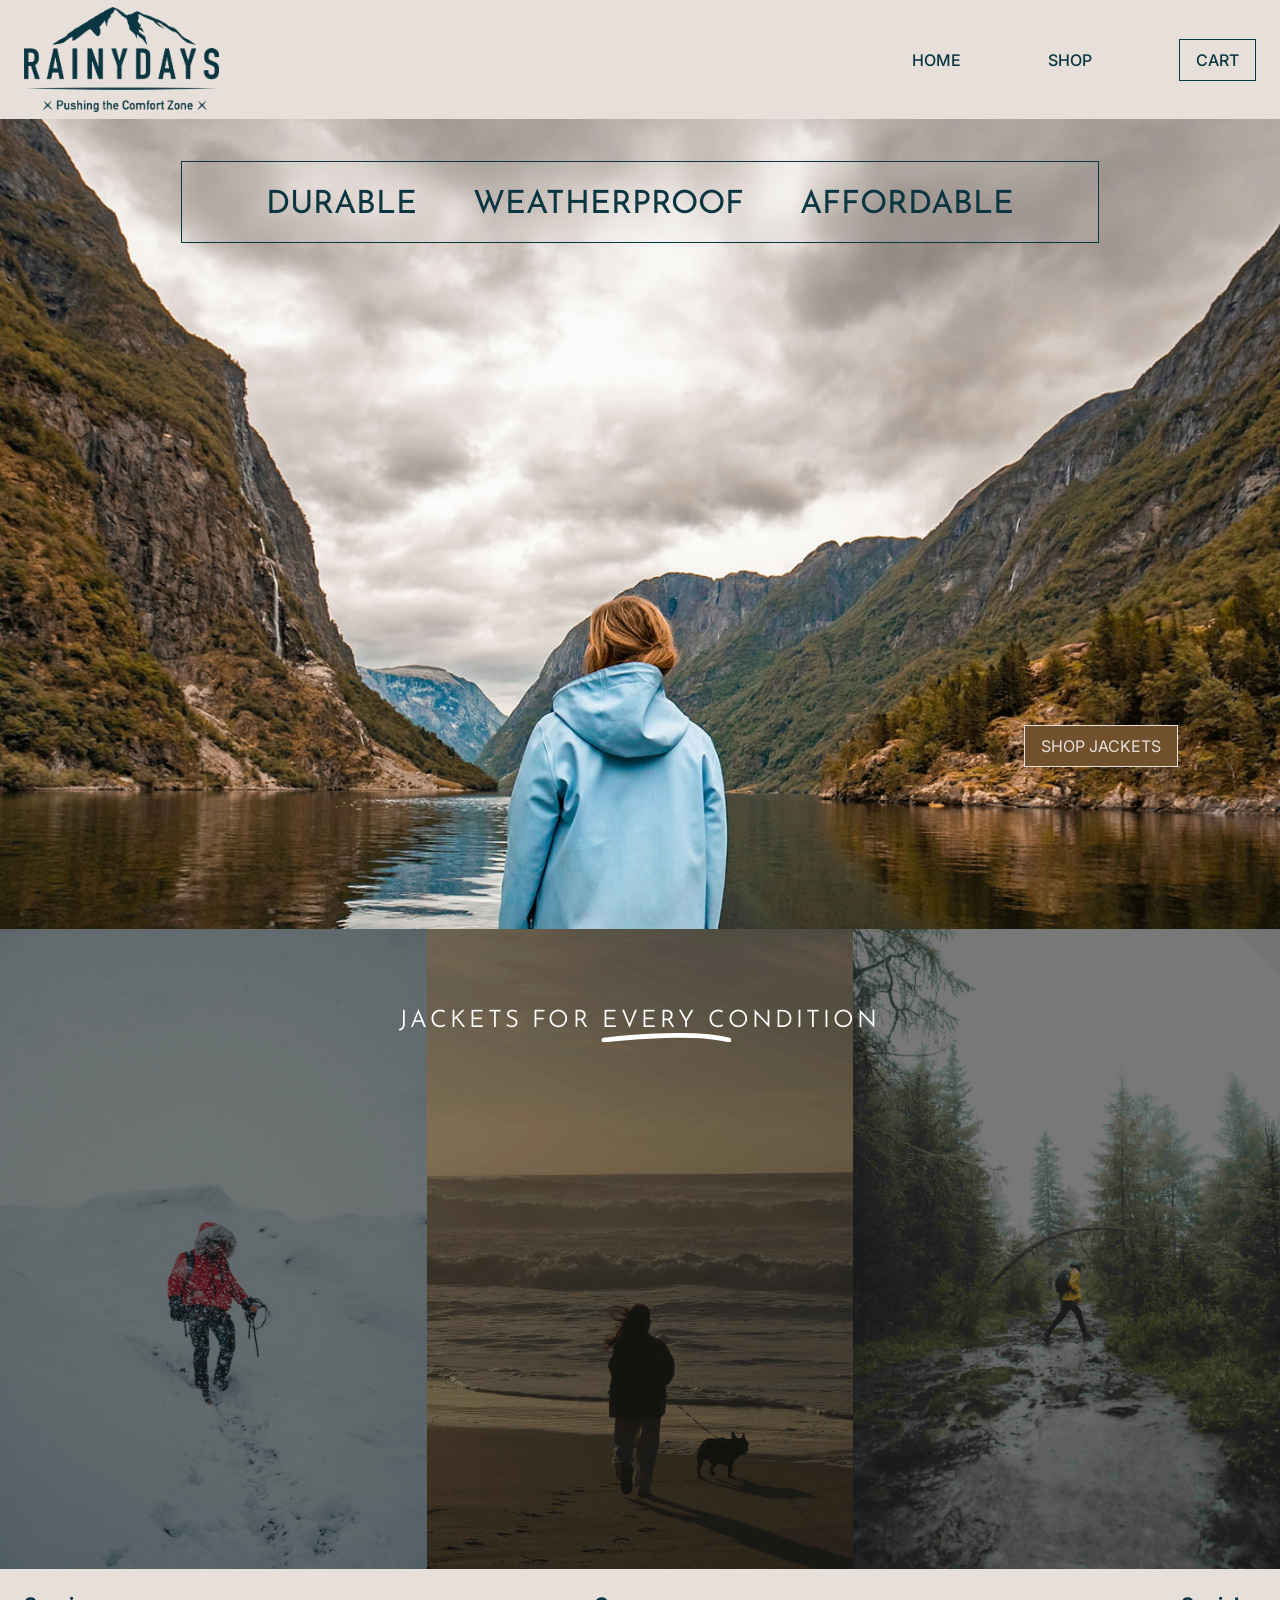
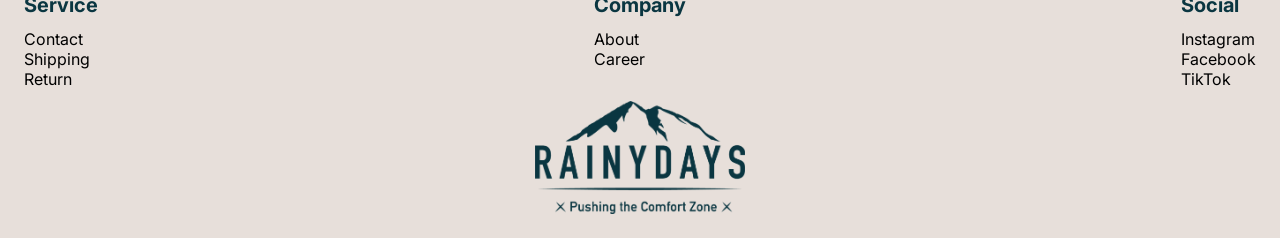
==== index.html @ cfcbf8db "adjusted second section and made footer" ====
<!doctype html>
<html>
	<meta
		name="description"
		content="Pushing the comfort zone with durable, weatherproof, and afforable outdoor jackets."
	/>
	<link rel="preconnect" href="https://fonts.googleapis.com" />
	<link rel="preconnect" href="https://fonts.gstatic.com" crossorigin />
	<link
		href="https://fonts.googleapis.com/css2?family=Inter:ital,opsz,wght@0,14..32,100..900;1,14..32,100..900&family=Josefin+Sans:ital,wght@0,100..700;1,100..700&display=swap"
		rel="stylesheet"
	/>
	<link rel="stylesheet" href="theme.css" />
	<link rel="stylesheet" href="index.css" />
	<body>
		<nav>
			<img src="public/logo.png" />
			<ul class="list-reset">
				<li>
					<a href="/">Home</a>
				</li>
				<li>
					<a href="">Shop</a>
				</li>
				<li>
					<a href="" class="btn cart-btn">Cart</a>
				</li>
			</ul>
		</nav>
		<main>
			<section id="hero">
				<ul class="hero-box">
					<li>Durable</li>
					<li>Weatherproof</li>
					<li>Affordable</li>
				</ul>

				<a href="" class="btn">Shop Jackets</a>
			</section>
			<section class="gallery">
				<div class="headline">
					<h1>Jackets for every condition</h1>
					<svg class="decor-line" viewBox="0 0 276 20" fill="none" xmlns="http://www.w3.org/2000/svg">
						<path
							d="M5.00055 15.0004C65.2207 7.45413 202.729 -3.1106 271.001 15.0004"
							stroke="white"
							stroke-width="10"
							stroke-linecap="round"
						/>
					</svg>
				</div>

				<div class="gallery-images">
					<img src="public/snow.jpg" alt="" />
					<img src="public/beach.jpg" alt="" />
					<img src="public/forest.jpg" alt="" />
				</div>
			</section>
		</main>
		<footer>
			<div style="grid-area: links-a">
				<h3>Service</h3>
				<ul class="list-reset">
					<li>
						<a href="">Contact</a>
					</li>
					<li>
						<a href="">Shipping</a>
					</li>
					<li>
						<a href="">Return</a>
					</li>
				</ul>
			</div>
			<div style="grid-area: links-b">
				<div class="center">
					<h3>Company</h3>
					<ul class="list-reset">
						<li>
							<a href="">About</a>
						</li>
						<li>
							<a href="">Career</a>
						</li>
					</ul>
				</div>
			</div>
			<div style="grid-area: links-c">
				<h3>Social</h3>
				<ul class="list-reset">
					<li>
						<a href="">Instagram</a>
					</li>
					<li>
						<a href="">Facebook</a>
					</li>
					<li>
						<a href="">TikTok</a>
					</li>
				</ul>
			</div>
			<img src="public/logo.png" />
		</footer>
	</body>
</html>
---- theme.css ----
:root {
	--primary: #0a3641;
	--light-grey: #e7dfda;
	--dark-grey: #1a1919;
	--brown: #71512d;
	--dark-brown: #231a07;

	--font-header: "Josefin Sans", sans-serif;
	--font-body: "Inter", sans-serif;
}

html {
	font-family: var(--font-body);
	font-optical-sizing: auto;
	font-style: normal;
}

html,
body {
	margin: 0;
}

body {
	display: flex;
	flex-direction: column;
	min-height: 100vh;
}

main {
	flex-grow: 1;
}

h1,
h2,
h3,
h4,
h5,
h6 {
	font-family: var(--font-header);
	font-optical-sizing: auto;
	font-style: normal;
}

nav {
	padding: 7px 24px;
	background-color: var(--light-grey);
	display: flex;
	justify-content: space-between;
	align-items: center;
	text-transform: uppercase;
}

nav img {
	width: auto;
	height: 105px;
}

a {
	color: inherit;
	text-decoration: inherit;
}

.list-reset {
	list-style: none;
	margin: 0;
	padding-left: 0;
}

nav ul {
	display: flex;
	gap: 87px;
	color: var(--primary);
	font-weight: 500;
}

nav ul a:hover {
	text-decoration: underline;
}

.btn {
	padding: 10px 16px;
	border: 1px solid currentColor;
	text-transform: uppercase;
}

.btn:hover {
	transition: all 0.15s ease-in-out;
}

.cart-btn:hover {
	color: white;
	background-color: var(--primary);
	text-decoration: none;
}

.center {
	width: min-content;
	margin-left: auto;
	margin-right: auto;
}

footer {
	background-color: var(--light-grey);
	display: grid;
	gap: 12px;
	grid-template:
		"links-a links-b links-c"
		"logo logo logo";
	justify-content: space-between;
	padding: 24px;
}

footer h3 {
	margin-top: 0;
	margin-bottom: 12px;
	font-family: var(--font-body);
	font-size: 20px;
	font-weight: bold;
	color: var(--primary);
}

footer img {
	grid-area: logo;
	place-self: center;
	height: 113px;
}
---- index.css ----
#hero {
	background-image: url("public/hero.jpg");
	background-position: center;
	background-size: cover;
	height: 90vh;

	position: relative;
}

#hero .btn {
	position: absolute;
	bottom: 20%;
	right: 8%;
	color: var(--light-grey);
	background-color: var(--brown);
}

#hero .btn:hover {
	color: var(--brown);
	background-color: var(--light-grey);
}

.hero-box {
	list-style: none;
	padding: 0 84px;
	margin: 0;

	position: absolute;
	top: 42px;
	left: 50%;
	transform: translateX(-50%);
	height: 80px;

	color: var(--primary);
	border: 1px solid currentColor;

	display: flex;
	justify-content: space-around;
	align-items: center;
	gap: 56px;

	background-color: #ffffff10;
	backdrop-filter: blur(7px);
}

.hero-box li {
	padding-top: 0.2em; /* Fix text alignment */
	text-transform: uppercase;
	font-size: 2rem;
	font-family: "Josefin Sans";
}

.gallery {
	position: relative;
}

.gallery .headline {
	position: absolute;
	left: 50%;
	transform: translateX(-50%);
	margin-top: 80px;
	z-index: 10;
}

.headline h1 {
	white-space: nowrap;
	text-transform: uppercase;
	color: #ffffff;
	letter-spacing: 0.13em;
	font-weight: 350;
	margin: 0;
}

.gallery .decor-line {
	position: absolute;
	width: 130px;
	left: 42%;
}

.gallery-images {
	display: grid;
	height: 50vw;
	grid-auto-flow: column;
	grid-auto-rows: minmax(0, 1fr);
	grid-auto-columns: 1fr;
	background-color: rgba(0, 0, 0, 0.5);
}

.gallery-images img {
	display: block;
	width: 100%;
	height: 100%;
	object-fit: cover;
	object-position: bottom;
	mix-blend-mode: multiply;
	opacity: 0.9;
}
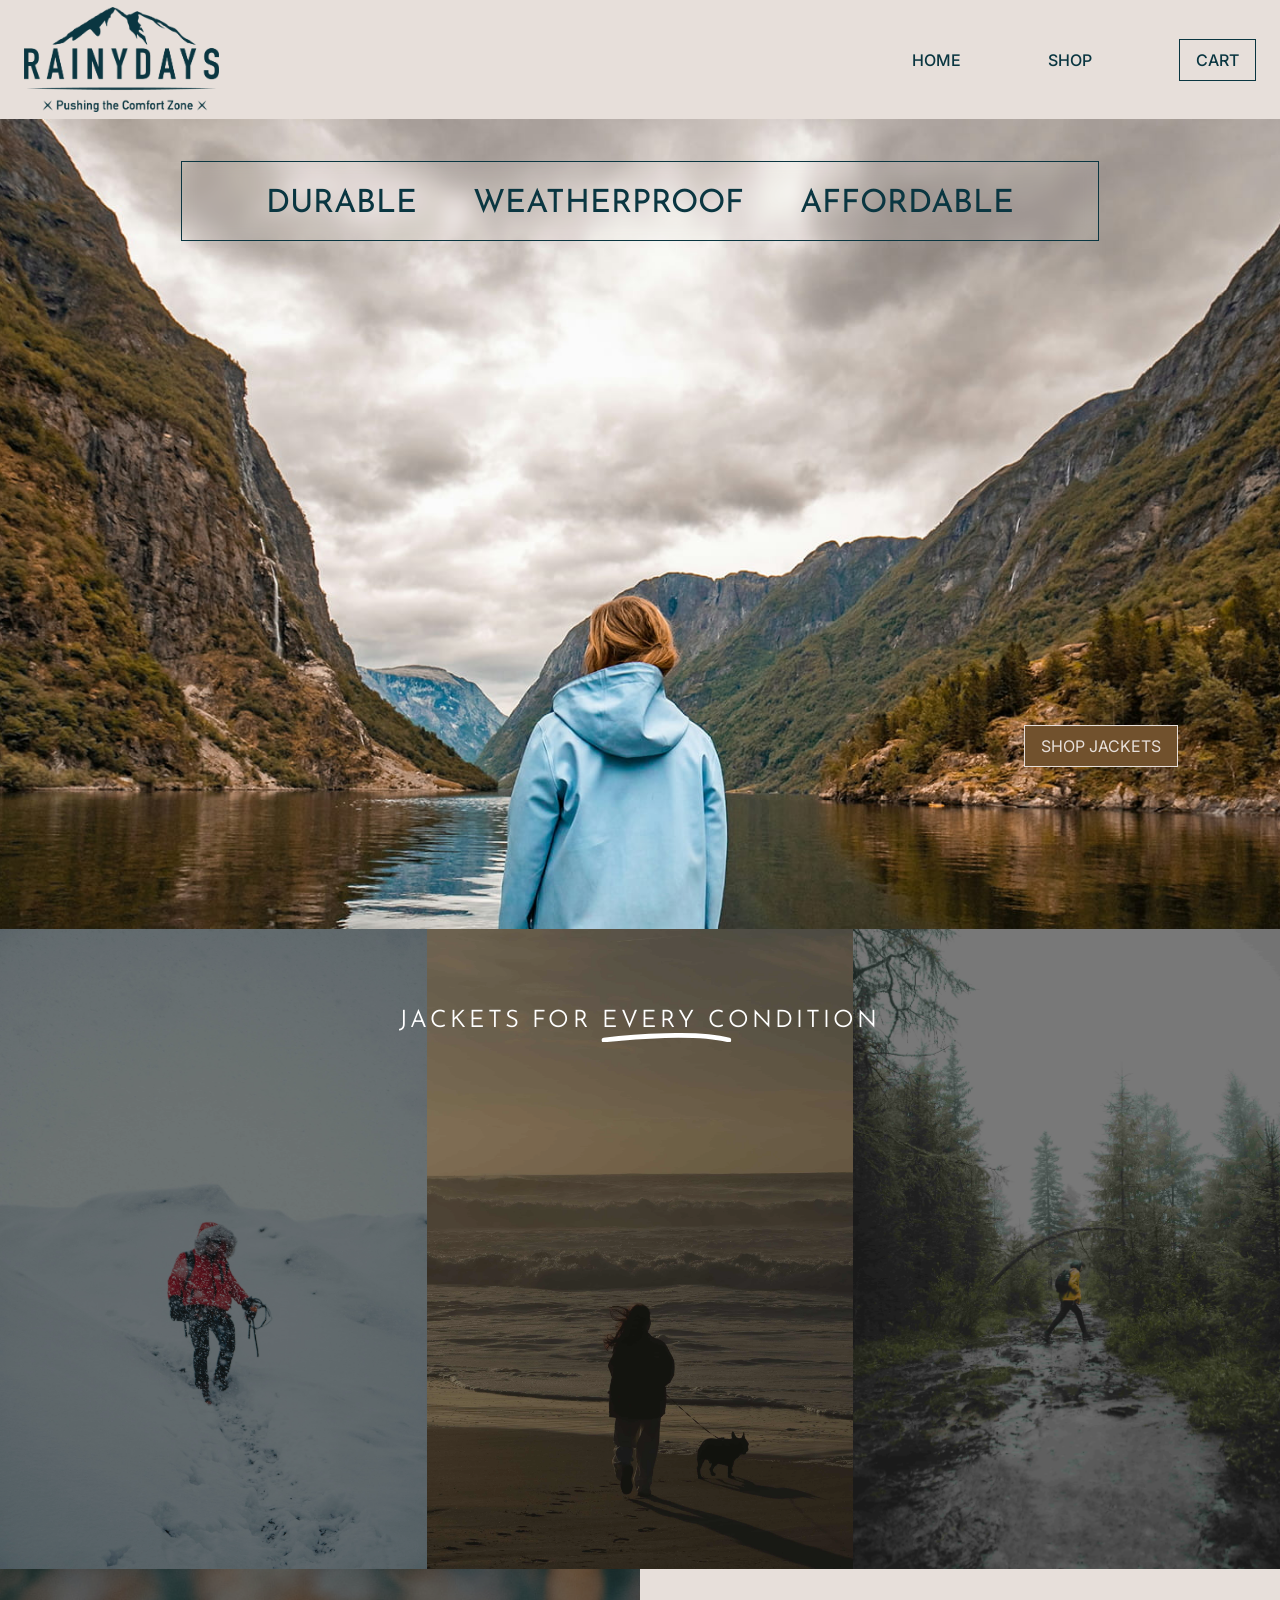
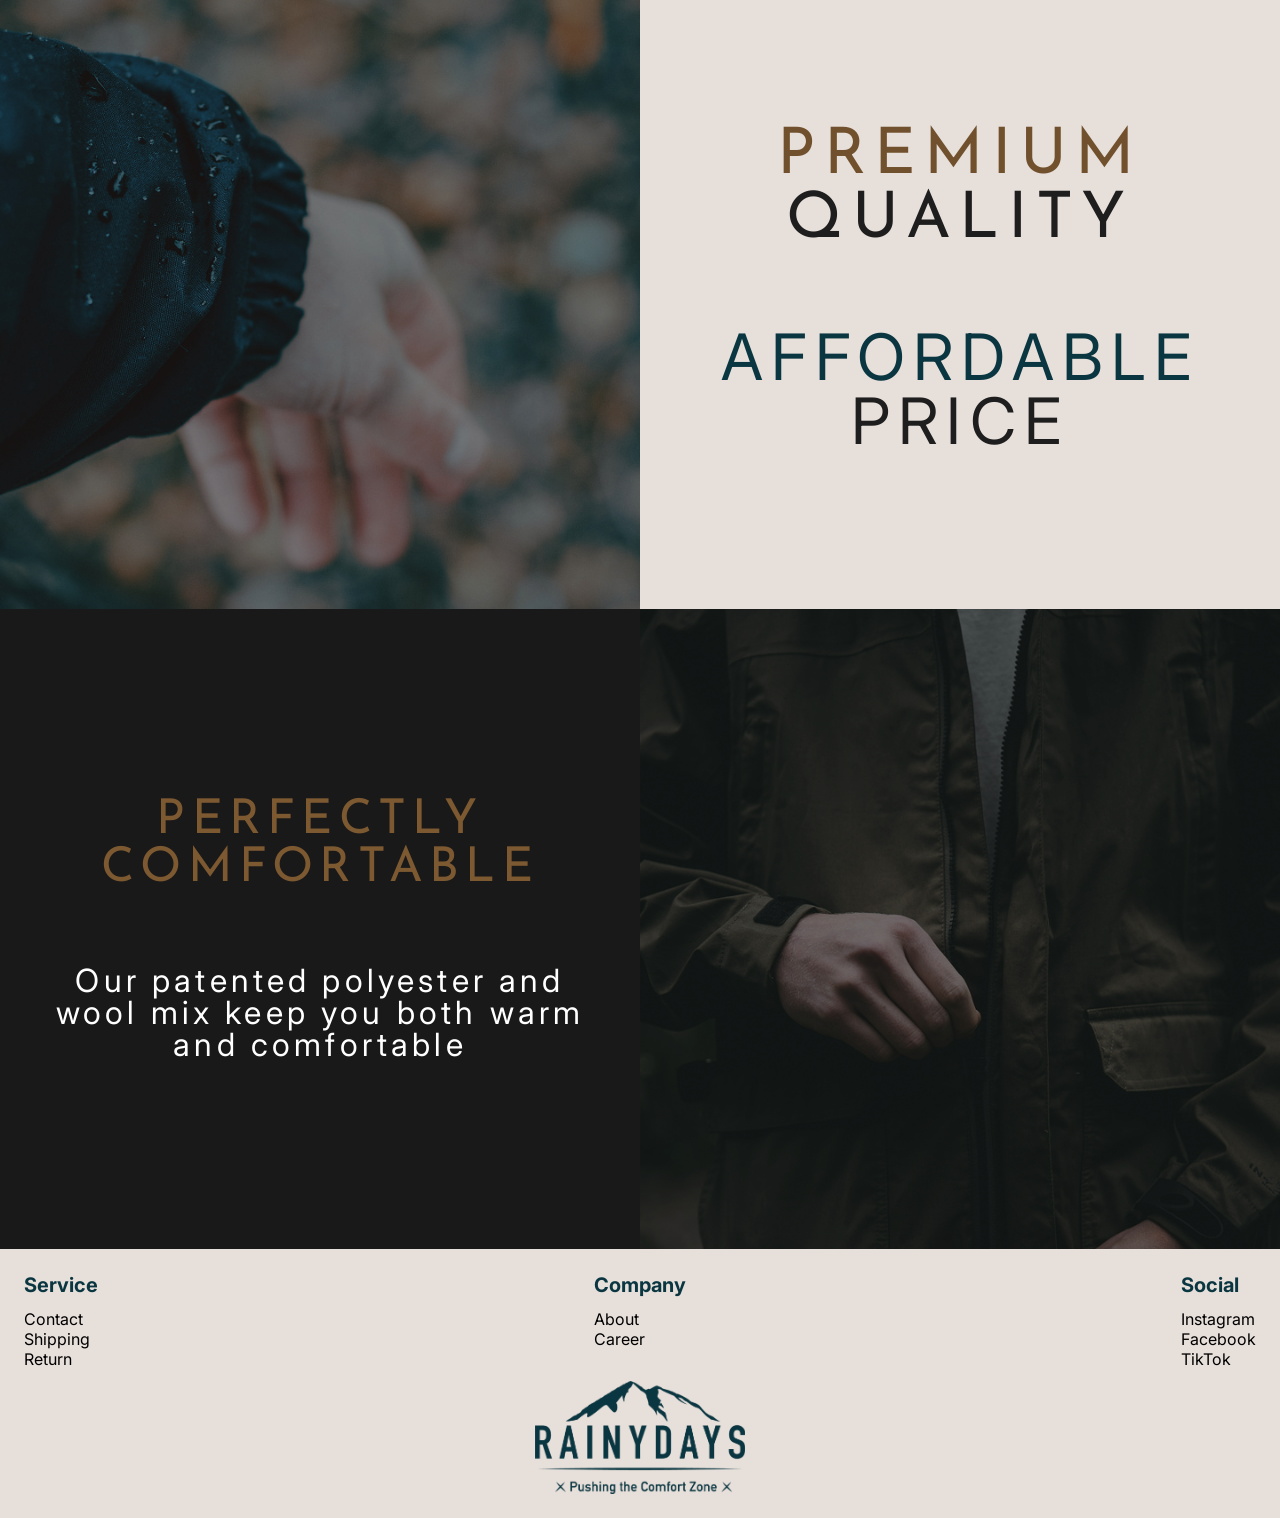
==== commit 1fa22c1c: "finished main page" ====
--- a/index.html
+++ b/index.html
@@ -56,6 +56,24 @@
 					<img src="public/forest.jpg" alt="" />
 				</div>
 			</section>
+			<section class="gallery">
+				<div class="gallery-images">
+					<img src="public/closehand.jpg" alt="" />
+					<div class="box box-light">
+						<h2><span class="brown">Premium</span> quality</h2>
+						<p><span class="primary">Affordable</span> price</p>
+					</div>
+				</div>
+			</section>
+			<section class="gallery">
+				<div class="gallery-images">
+					<div class="box box-dark">
+						<h2>Perfectly comfortable</h2>
+						<p>Our patented polyester and wool mix keep you both warm and comfortable</p>
+					</div>
+					<img src="public/closejacket.jpg" alt="" />
+				</div>
+			</section>
 		</main>
 		<footer>
 			<div style="grid-area: links-a">
--- a/theme.css
+++ b/theme.css
@@ -3,6 +3,7 @@
 	--light-grey: #e7dfda;
 	--dark-grey: #1a1919;
 	--brown: #71512d;
+	--brown-light: #7c5931;
 	--dark-brown: #231a07;
 
 	--font-header: "Josefin Sans", sans-serif;
@@ -13,6 +14,10 @@
 	font-family: var(--font-body);
 	font-optical-sizing: auto;
 	font-style: normal;
+}
+
+* {
+	box-sizing: border-box;
 }
 
 html,
@@ -99,6 +104,14 @@
 	margin-right: auto;
 }
 
+.brown {
+	color: var(--brown);
+}
+
+.primary {
+	color: var(--primary);
+}
+
 footer {
 	background-color: var(--light-grey);
 	display: grid;
--- a/index.css
+++ b/index.css
@@ -86,12 +86,63 @@
 	background-color: rgba(0, 0, 0, 0.5);
 }
 
-.gallery-images img {
+.gallery-images > * {
 	display: block;
 	width: 100%;
 	height: 100%;
+}
+
+.gallery-images > img {
 	object-fit: cover;
 	object-position: bottom;
 	mix-blend-mode: multiply;
 	opacity: 0.9;
 }
+
+.box {
+	padding: 30px;
+	text-align: center;
+	display: flex;
+	gap: 72px;
+	flex-direction: column;
+	justify-content: center;
+	align-items: center;
+}
+
+.box > * {
+	margin: 0;
+}
+
+.box-dark {
+	color: var(--brown-light);
+	background-color: var(--dark-grey);
+}
+
+.box-light {
+	color: #1e1e1e;
+	background-color: var(--light-grey);
+}
+
+.box-light > * {
+	text-transform: uppercase;
+	font-size: 64px;
+	letter-spacing: 0.13em;
+	font-weight: 400;
+	line-height: 1;
+}
+
+.box-dark h2 {
+	text-transform: uppercase;
+	font-size: 48px;
+	letter-spacing: 0.13em;
+	line-height: 1;
+	font-weight: 400;
+}
+
+.box-dark p {
+	font-size: 32px;
+	letter-spacing: 0.13em;
+	line-height: 1;
+	font-weight: 400;
+	color: #ffffff;
+}
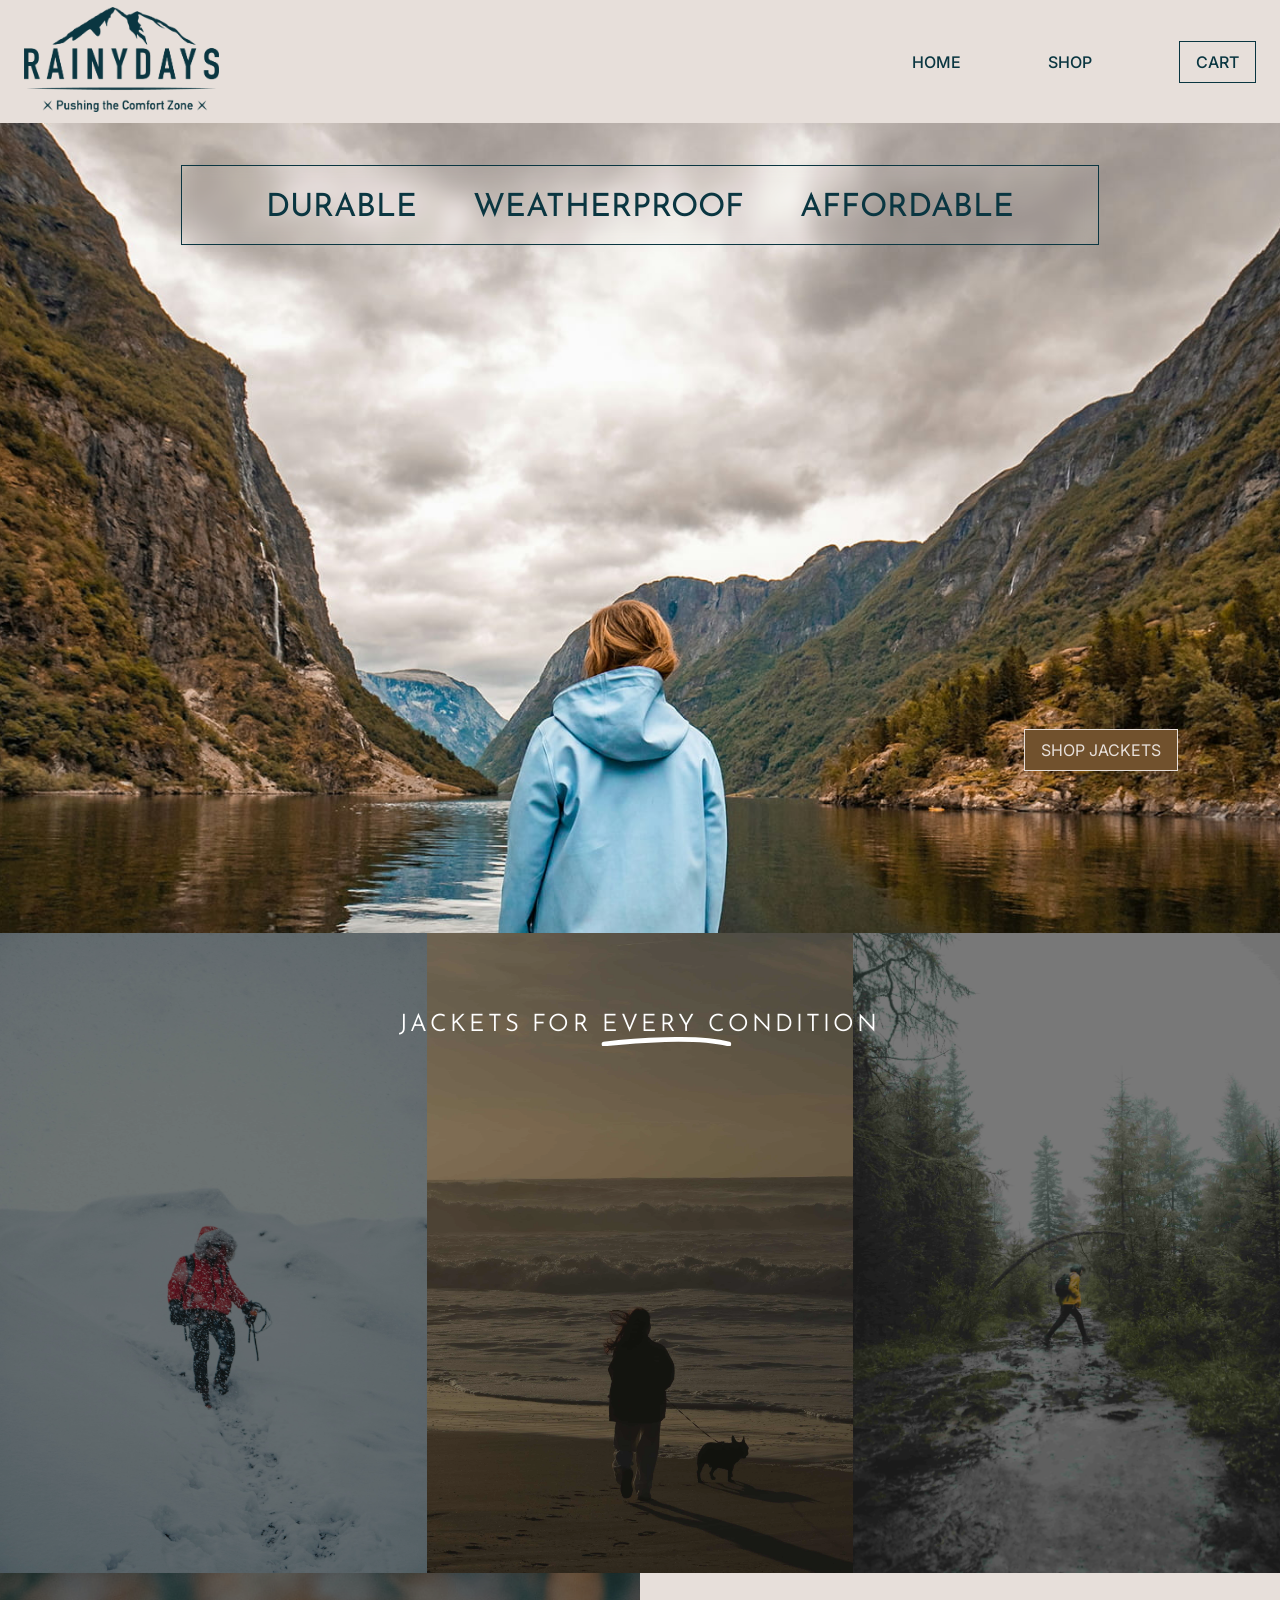
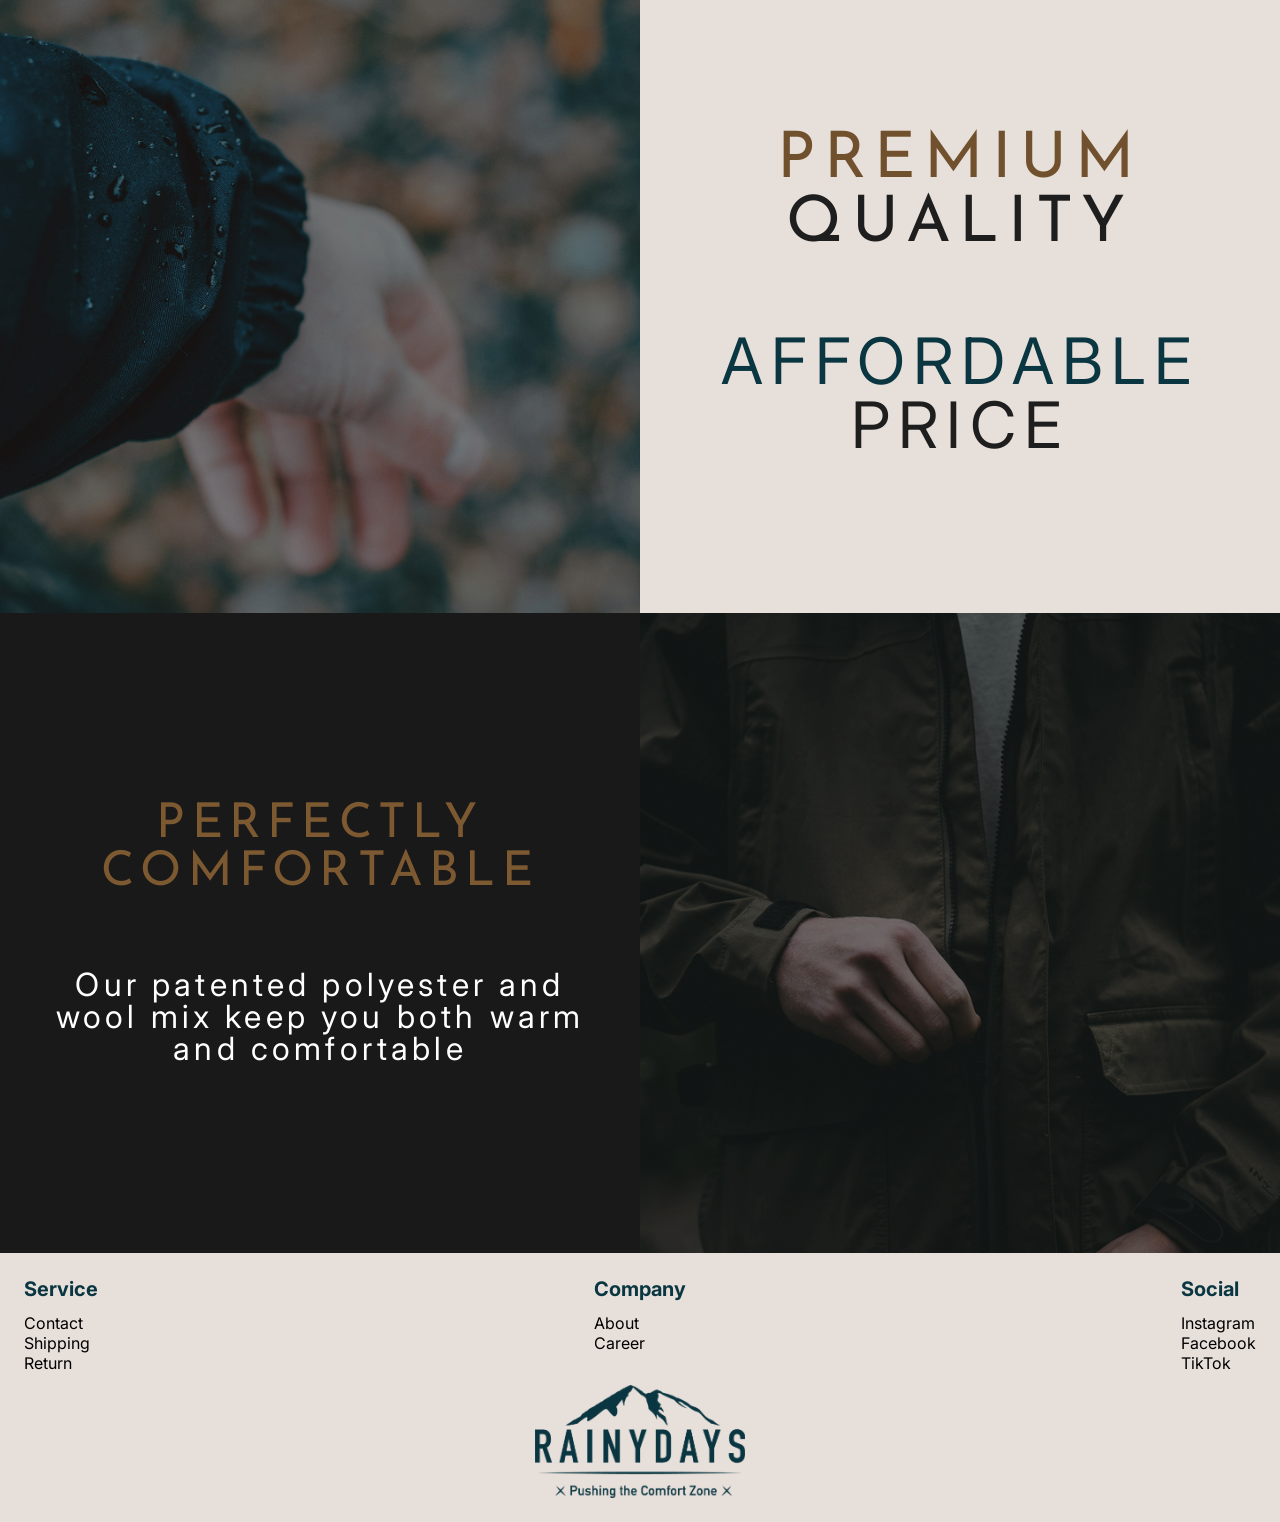
==== commit 856b2c77: "finished shop page" ====
--- a/index.html
+++ b/index.html
@@ -1,26 +1,28 @@
 <!doctype html>
 <html>
-	<meta
-		name="description"
-		content="Pushing the comfort zone with durable, weatherproof, and afforable outdoor jackets."
-	/>
-	<link rel="preconnect" href="https://fonts.googleapis.com" />
-	<link rel="preconnect" href="https://fonts.gstatic.com" crossorigin />
-	<link
-		href="https://fonts.googleapis.com/css2?family=Inter:ital,opsz,wght@0,14..32,100..900;1,14..32,100..900&family=Josefin+Sans:ital,wght@0,100..700;1,100..700&display=swap"
-		rel="stylesheet"
-	/>
-	<link rel="stylesheet" href="theme.css" />
-	<link rel="stylesheet" href="index.css" />
+	<head>
+		<meta
+			name="description"
+			content="Pushing the comfort zone with durable, weatherproof, and afforable outdoor jackets."
+		/>
+		<link rel="preconnect" href="https://fonts.googleapis.com" />
+		<link rel="preconnect" href="https://fonts.gstatic.com" crossorigin />
+		<link
+			href="https://fonts.googleapis.com/css2?family=Inter:ital,opsz,wght@0,14..32,100..900;1,14..32,100..900&family=Josefin+Sans:ital,wght@0,100..700;1,100..700&display=swap"
+			rel="stylesheet"
+		/>
+		<link rel="stylesheet" href="theme.css" />
+		<link rel="stylesheet" href="index.css" />
+	</head>
 	<body>
 		<nav>
-			<img src="public/logo.png" />
+			<a href="index.html"><img src="public/logo.png" /></a>
 			<ul class="list-reset">
 				<li>
-					<a href="/">Home</a>
+					<a href="index.html">Home</a>
 				</li>
 				<li>
-					<a href="">Shop</a>
+					<a href="shop.html">Shop</a>
 				</li>
 				<li>
 					<a href="" class="btn cart-btn">Cart</a>
@@ -35,7 +37,7 @@
 					<li>Affordable</li>
 				</ul>
 
-				<a href="" class="btn">Shop Jackets</a>
+				<a href="shop.html" class="btn">Shop Jackets</a>
 			</section>
 			<section class="gallery">
 				<div class="headline">
--- a/theme.css
+++ b/theme.css
@@ -41,6 +41,8 @@
 h4,
 h5,
 h6 {
+	margin-top: 0;
+	margin-bottom: 0;
 	font-family: var(--font-header);
 	font-optical-sizing: auto;
 	font-style: normal;
@@ -73,6 +75,7 @@
 
 nav ul {
 	display: flex;
+	align-items: center;
 	gap: 87px;
 	color: var(--primary);
 	font-weight: 500;
@@ -83,6 +86,7 @@
 }
 
 .btn {
+	display: inline-block;
 	padding: 10px 16px;
 	border: 1px solid currentColor;
 	text-transform: uppercase;
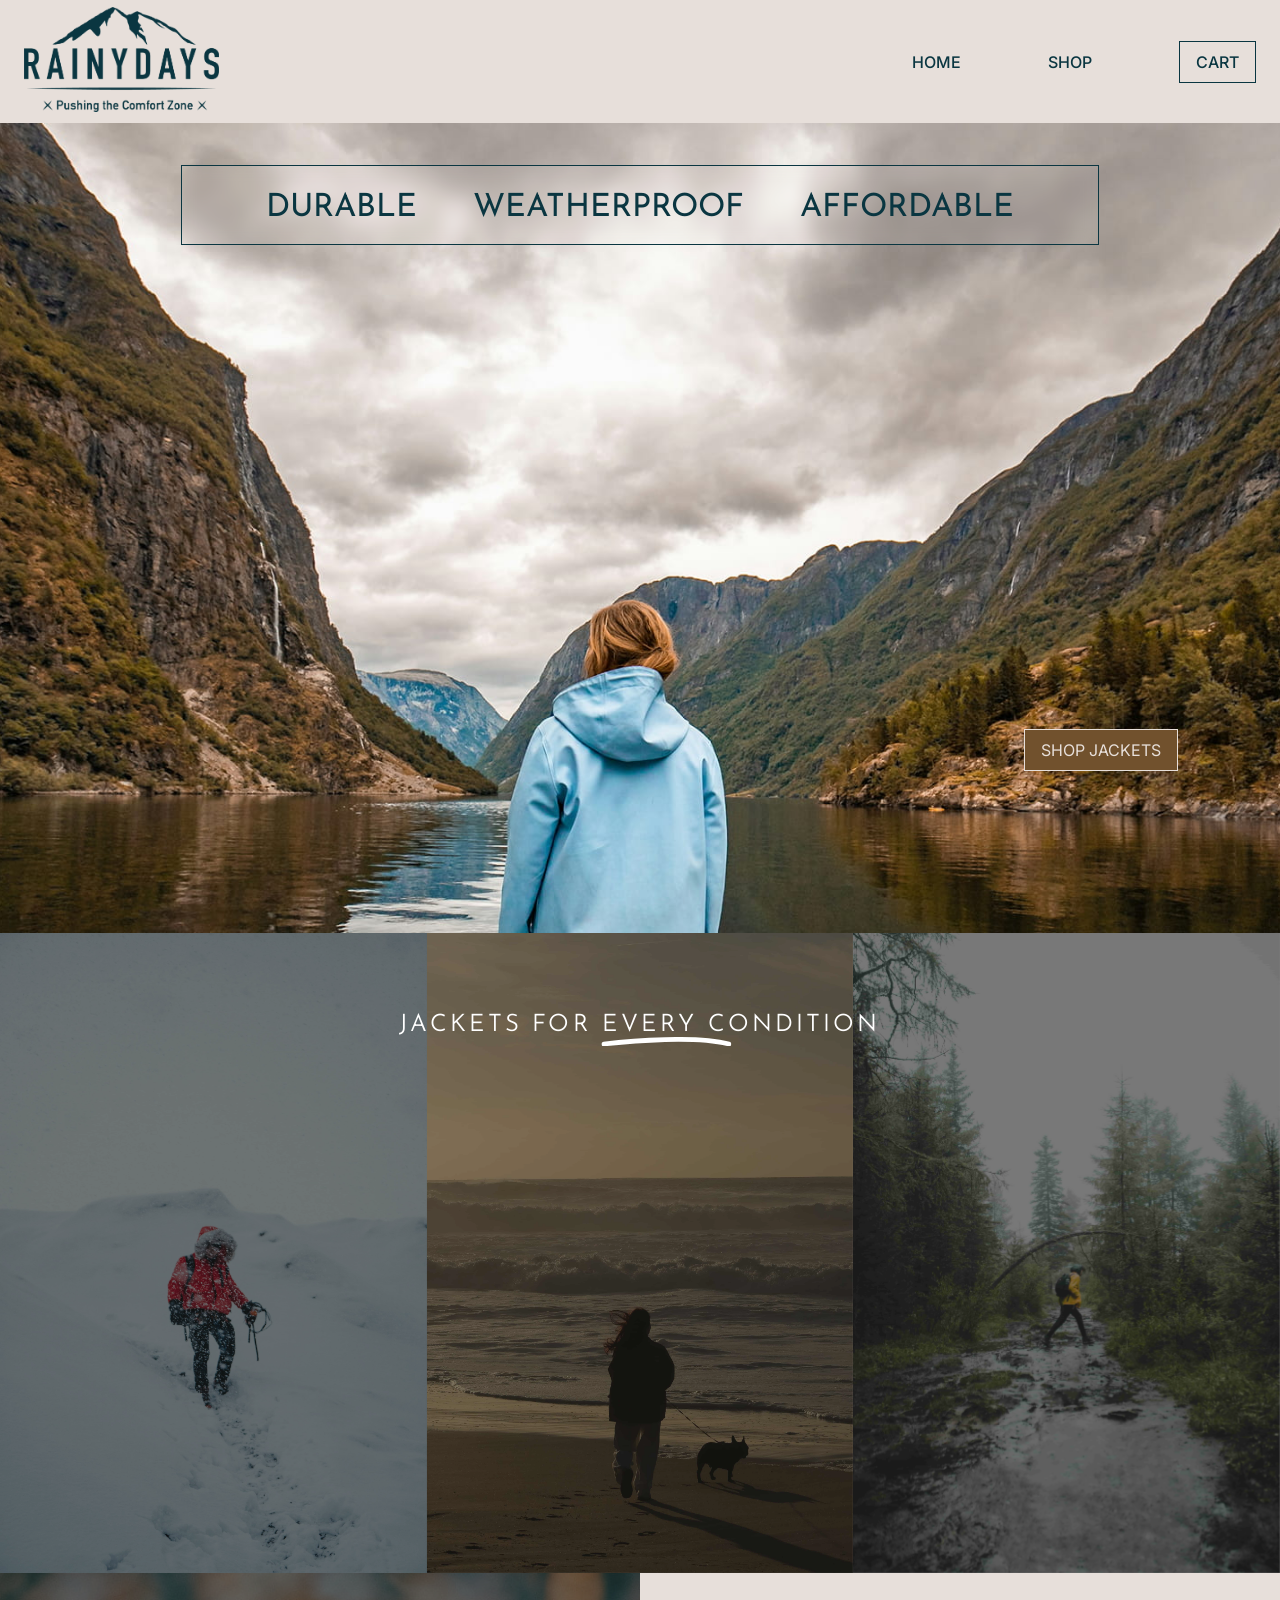
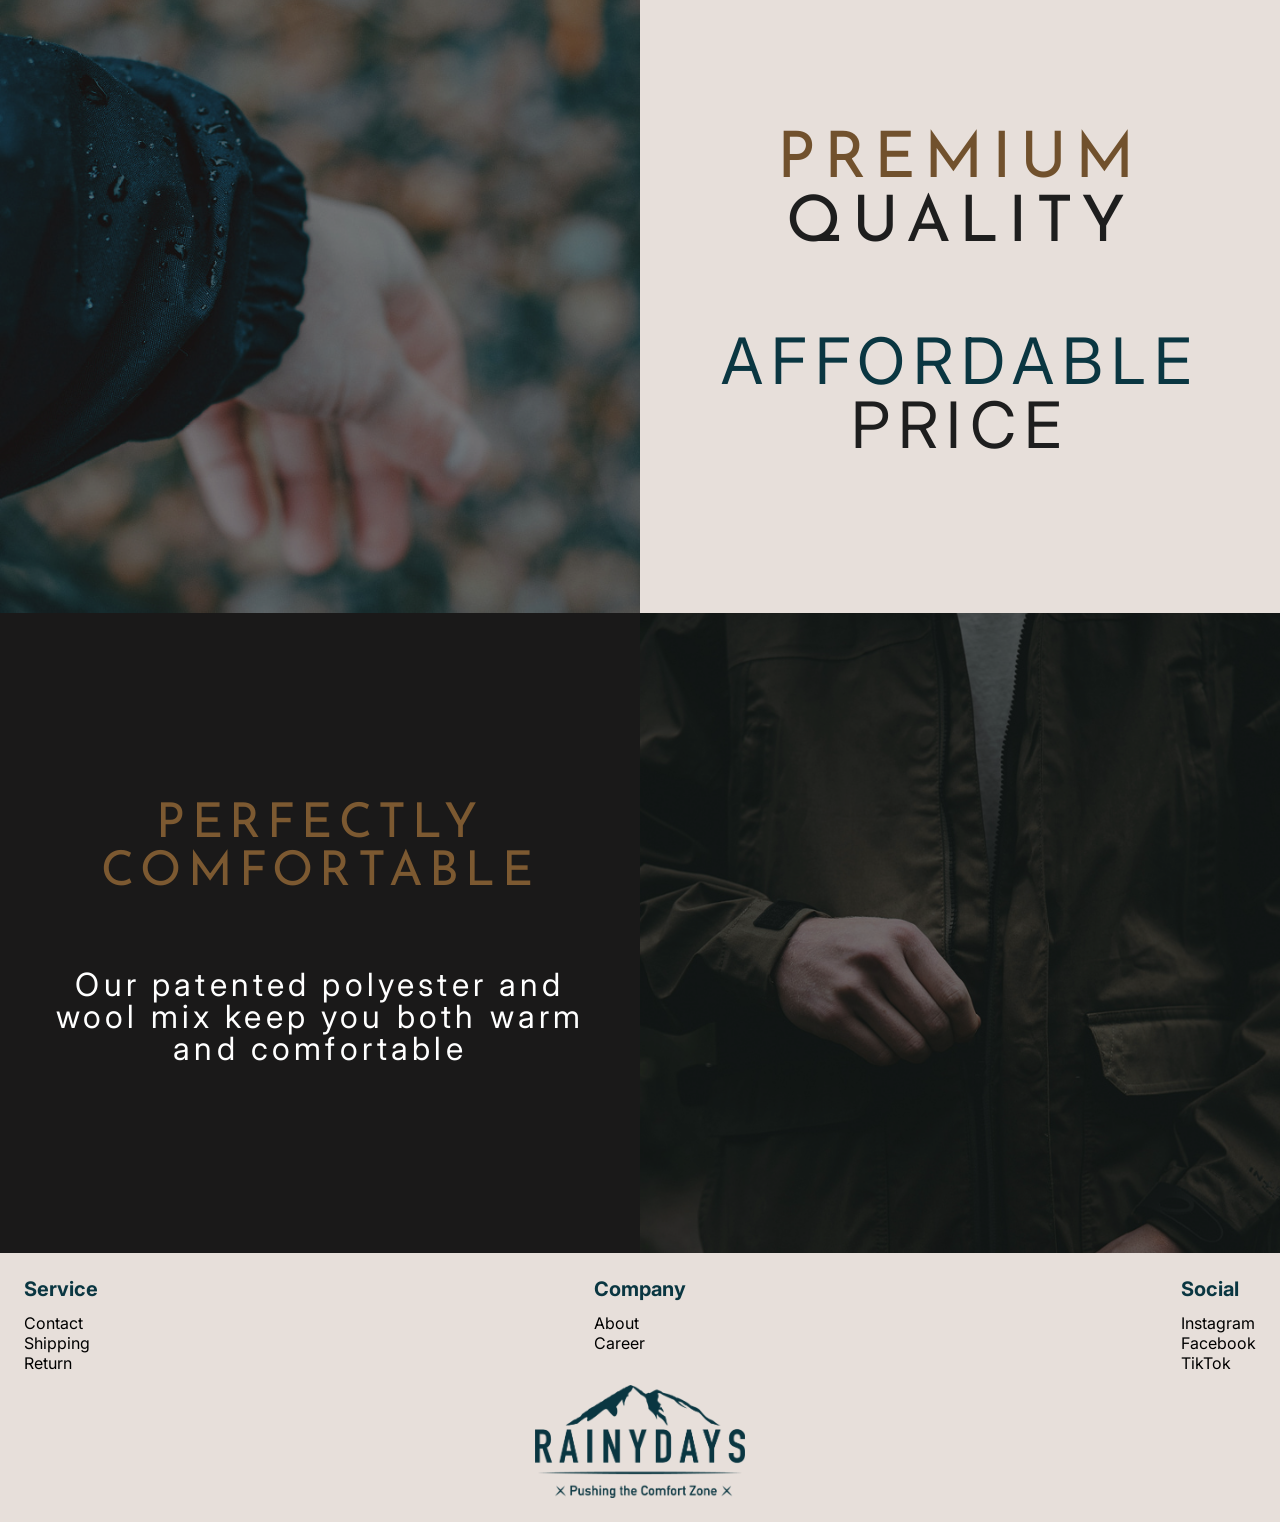
==== commit 331709fc: "mobildesign" ====
--- a/index.html
+++ b/index.html
@@ -13,6 +13,7 @@
 		/>
 		<link rel="stylesheet" href="theme.css" />
 		<link rel="stylesheet" href="index.css" />
+		<title>Jackets for every condition — Rainy Days</title>
 	</head>
 	<body>
 		<nav>
@@ -25,7 +26,7 @@
 					<a href="shop.html">Shop</a>
 				</li>
 				<li>
-					<a href="" class="btn cart-btn">Cart</a>
+					<a href="coming-soon.html" class="btn cart-btn">Cart</a>
 				</li>
 			</ul>
 		</nav>
@@ -58,7 +59,7 @@
 					<img src="public/forest.jpg" alt="" />
 				</div>
 			</section>
-			<section class="gallery">
+			<section class="gallery with-box">
 				<div class="gallery-images">
 					<img src="public/closehand.jpg" alt="" />
 					<div class="box box-light">
@@ -67,7 +68,7 @@
 					</div>
 				</div>
 			</section>
-			<section class="gallery">
+			<section class="gallery with-box">
 				<div class="gallery-images">
 					<div class="box box-dark">
 						<h2>Perfectly comfortable</h2>
@@ -82,13 +83,13 @@
 				<h3>Service</h3>
 				<ul class="list-reset">
 					<li>
-						<a href="">Contact</a>
+						<a href="contact.html">Contact</a>
 					</li>
 					<li>
-						<a href="">Shipping</a>
+						<a href="shipping.html">Shipping</a>
 					</li>
 					<li>
-						<a href="">Return</a>
+						<a href="returns.html">Return</a>
 					</li>
 				</ul>
 			</div>
@@ -97,10 +98,10 @@
 					<h3>Company</h3>
 					<ul class="list-reset">
 						<li>
-							<a href="">About</a>
+							<a href="about.html">About</a>
 						</li>
 						<li>
-							<a href="">Career</a>
+							<a href="career.html">Career</a>
 						</li>
 					</ul>
 				</div>
@@ -109,13 +110,13 @@
 				<h3>Social</h3>
 				<ul class="list-reset">
 					<li>
-						<a href="">Instagram</a>
+						<a href="coming-soon.html">Instagram</a>
 					</li>
 					<li>
-						<a href="">Facebook</a>
+						<a href="coming-soon.html">Facebook</a>
 					</li>
 					<li>
-						<a href="">TikTok</a>
+						<a href="coming-soon.html">TikTok</a>
 					</li>
 				</ul>
 			</div>
--- a/theme.css
+++ b/theme.css
@@ -26,6 +26,7 @@
 }
 
 body {
+	margin-top: 123px;
 	display: flex;
 	flex-direction: column;
 	min-height: 100vh;
@@ -55,6 +56,10 @@
 	justify-content: space-between;
 	align-items: center;
 	text-transform: uppercase;
+	position: fixed;
+	top: 0px;
+	width: 100%;
+	z-index: 50;
 }
 
 nav img {
@@ -65,6 +70,14 @@
 a {
 	color: inherit;
 	text-decoration: inherit;
+}
+
+p a {
+	text-decoration: underline;
+}
+
+button {
+	cursor: pointer;
 }
 
 .list-reset {
@@ -83,6 +96,32 @@
 
 nav ul a:hover {
 	text-decoration: underline;
+}
+
+.btn-group {
+	display: flex;
+	padding: 2px;
+	width: min-content;
+	gap: 2px;
+	background-color: var(--light-grey);
+}
+
+.btn-group button {
+	border: none;
+	background-color: var(--brown);
+	color: white;
+	padding: 0;
+	width: 50px;
+	height: 32px;
+	opacity: 0.5;
+}
+
+.btn-group button[aria-checked="true"] {
+	opacity: 1;
+}
+
+.btn-group button:hover {
+	opacity: 0.8;
 }
 
 .btn {
@@ -141,3 +180,18 @@
 	place-self: center;
 	height: 113px;
 }
+
+@media screen and (max-width: 800px) {
+	body {
+		margin-top: 68px;
+	}
+	nav ul {
+		gap: 2rem;
+	}
+	nav ul li:first-child {
+		display: none;
+	}
+	nav img {
+		height: 50px;
+	}
+}
--- a/index.css
+++ b/index.css
@@ -48,6 +48,19 @@
 	text-transform: uppercase;
 	font-size: 2rem;
 	font-family: "Josefin Sans";
+}
+
+@media screen and (max-width: 800px) {
+	.hero-box {
+		padding: 1rem 2rem;
+		gap: 1rem;
+		flex-direction: column;
+		height: auto;
+		justify-content: center;
+	}
+	.hero-box li {
+		font-size: 1.5rem;
+	}
 }
 
 .gallery {
@@ -84,6 +97,32 @@
 	grid-auto-rows: minmax(0, 1fr);
 	grid-auto-columns: 1fr;
 	background-color: rgba(0, 0, 0, 0.5);
+}
+
+@media screen and (max-width: 800px) {
+	.gallery-images {
+		height: 100vh;
+	}
+
+	.headline {
+		width: 260px;
+	}
+
+	.gallery .decor-line {
+		position: absolute;
+		top: 56px;
+		left: 49%;
+		transform: translateX(-50%);
+	}
+
+	.headline h1 {
+		white-space: wrap;
+		text-align: center;
+	}
+
+	.gallery:not(.with-box) .gallery-images > :not(:first-child) {
+		display: none;
+	}
 }
 
 .gallery-images > * {
@@ -146,3 +185,28 @@
 	font-weight: 400;
 	color: #ffffff;
 }
+
+@media screen and (max-width: 800px) {
+	.with-box .gallery-images {
+		display: flex;
+		height: auto;
+		flex-direction: column;
+	}
+
+	.with-box .gallery-images > .box {
+		order: 1;
+	}
+
+	.with-box .gallery-images > * {
+		aspect-ratio: 1 / 1;
+	}
+
+	.box h2,
+	.box p {
+		font-size: 2.5rem;
+	}
+
+	.box-dark p {
+		font-size: 1.5rem;
+	}
+}
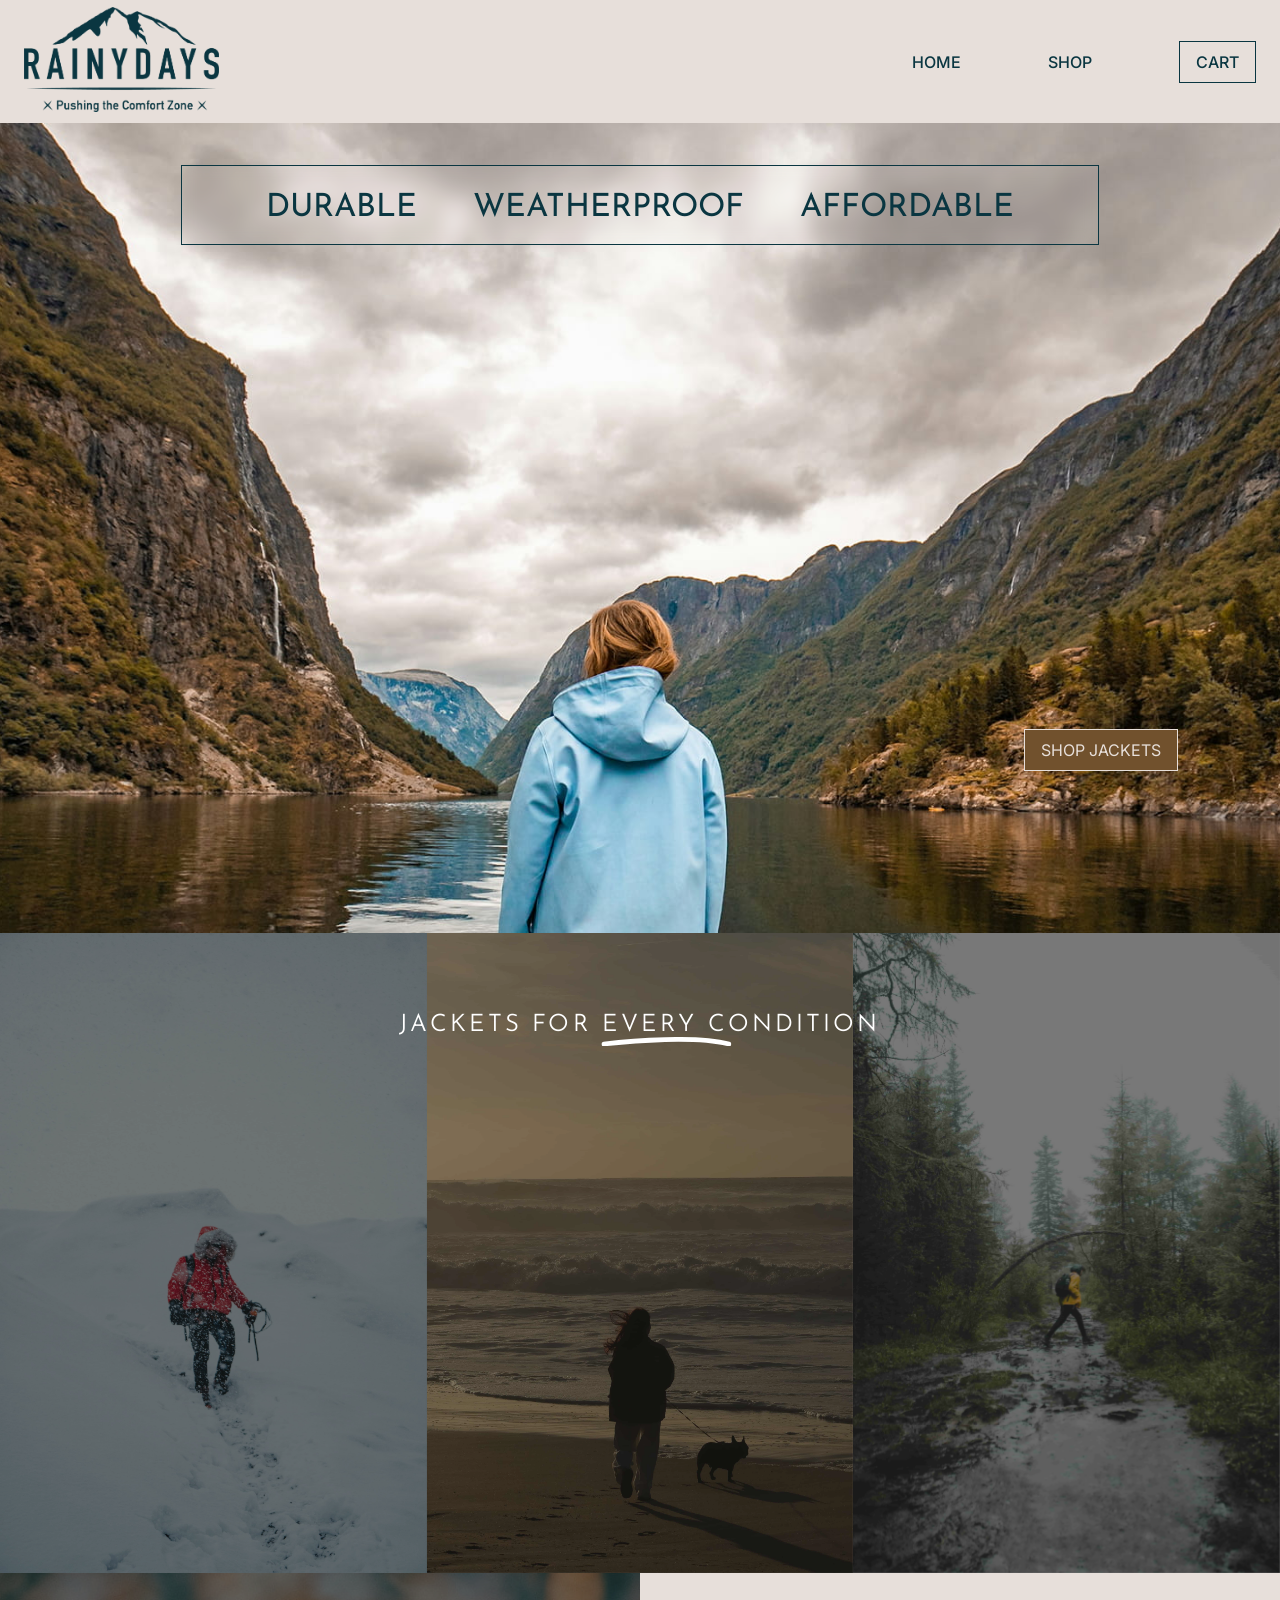
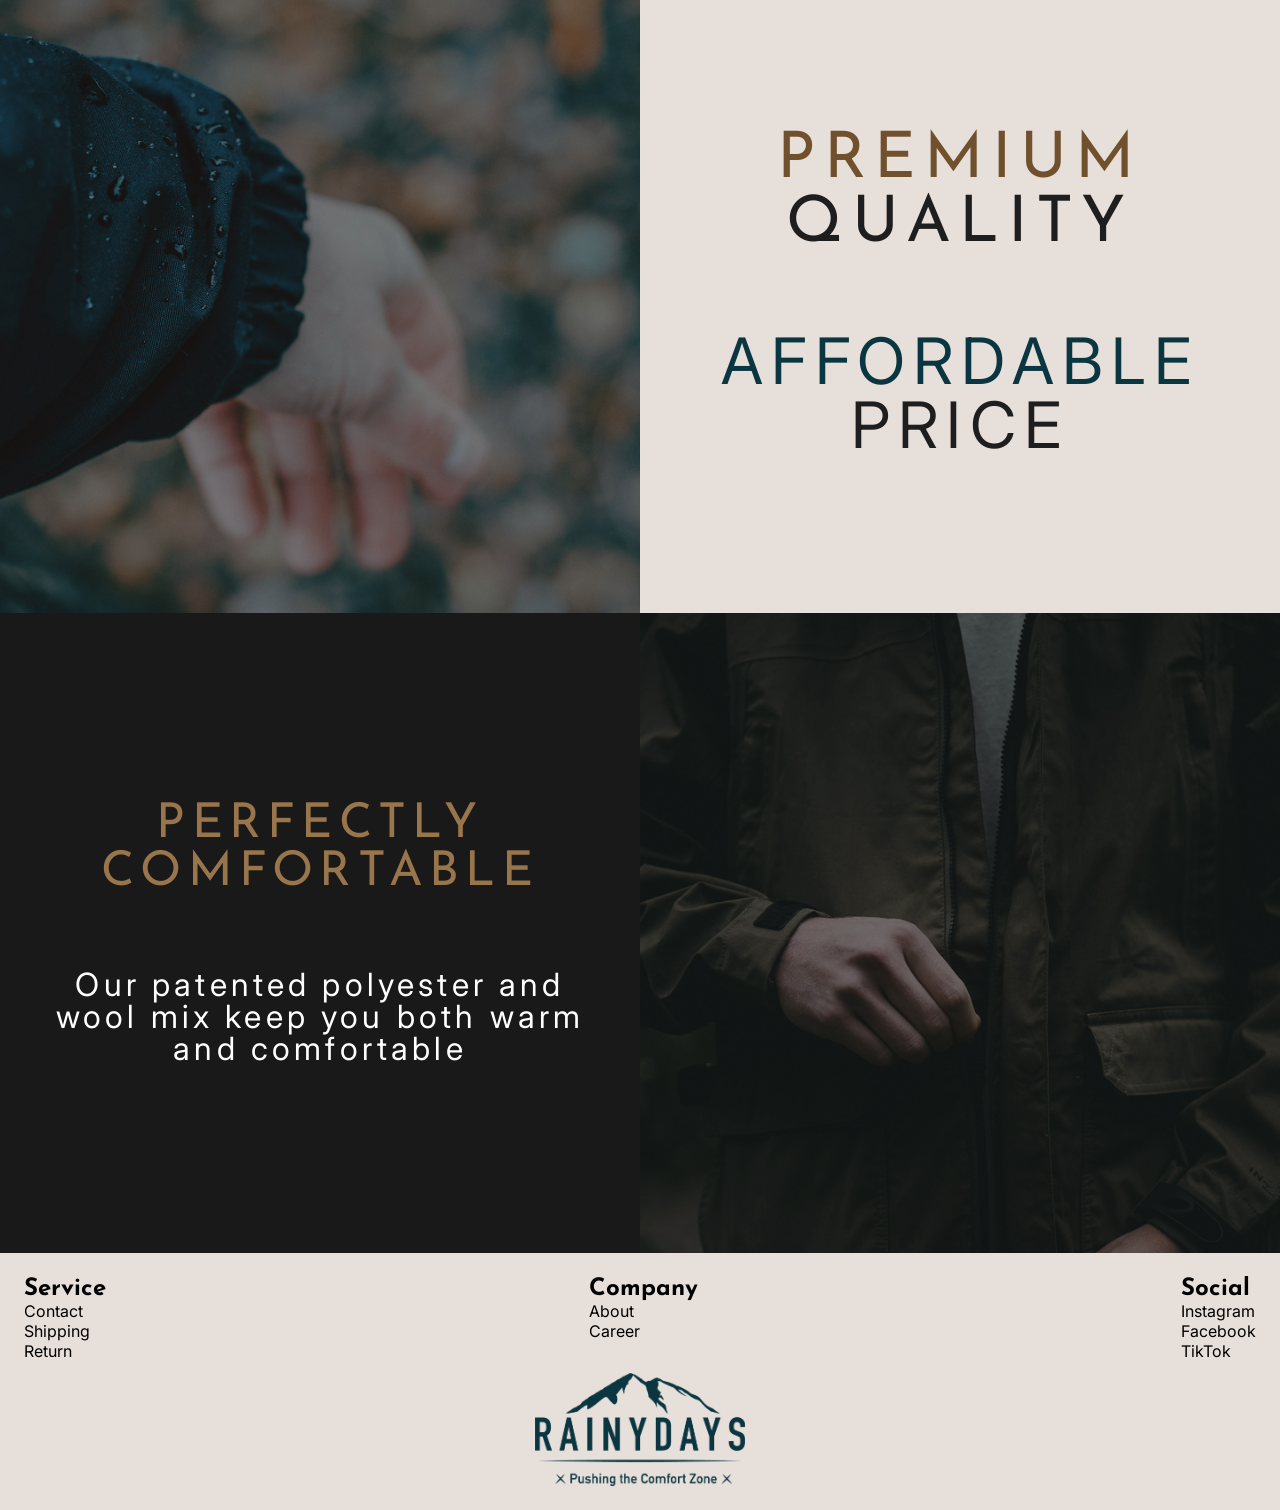
==== commit 85266577: "improve accesibility and seo" ====
--- a/index.html
+++ b/index.html
@@ -1,5 +1,5 @@
 <!doctype html>
-<html>
+<html lang="en">
 	<head>
 		<meta
 			name="description"
@@ -7,17 +7,22 @@
 		/>
 		<link rel="preconnect" href="https://fonts.googleapis.com" />
 		<link rel="preconnect" href="https://fonts.gstatic.com" crossorigin />
+		<meta name="viewport" content="width=device-width, initial-scale=1.0" />
 		<link
 			href="https://fonts.googleapis.com/css2?family=Inter:ital,opsz,wght@0,14..32,100..900;1,14..32,100..900&family=Josefin+Sans:ital,wght@0,100..700;1,100..700&display=swap"
 			rel="stylesheet"
 		/>
 		<link rel="stylesheet" href="theme.css" />
 		<link rel="stylesheet" href="index.css" />
-		<title>Jackets for every condition — Rainy Days</title>
+		<title>Jackets for every condition | Rainy Days</title>
+		<meta
+			name="description"
+			content="Jackets from Rainy Days can handle everything you can throw at them, storms, snow, and wind."
+		/>
 	</head>
 	<body>
 		<nav>
-			<a href="index.html"><img src="public/logo.png" /></a>
+			<a href="index.html"><img src="public/logo.png" alt="Rainy Days Home Page" /></a>
 			<ul class="list-reset">
 				<li>
 					<a href="index.html">Home</a>
@@ -54,9 +59,9 @@
 				</div>
 
 				<div class="gallery-images">
-					<img src="public/snow.jpg" alt="" />
-					<img src="public/beach.jpg" alt="" />
-					<img src="public/forest.jpg" alt="" />
+					<img src="public/snow.jpg" alt="Person out in a lot of snow with a red jacket" />
+					<img src="public/beach.jpg" alt="Person walking on the beach with a jacket and a dog in the wind" />
+					<img src="public/forest.jpg" alt="Person walking with a jacket in the rainy forest" />
 				</div>
 			</section>
 			<section class="gallery with-box">
@@ -80,7 +85,7 @@
 		</main>
 		<footer>
 			<div style="grid-area: links-a">
-				<h3>Service</h3>
+				<h2>Service</h2>
 				<ul class="list-reset">
 					<li>
 						<a href="contact.html">Contact</a>
@@ -95,7 +100,7 @@
 			</div>
 			<div style="grid-area: links-b">
 				<div class="center">
-					<h3>Company</h3>
+					<h2>Company</h2>
 					<ul class="list-reset">
 						<li>
 							<a href="about.html">About</a>
@@ -107,7 +112,7 @@
 				</div>
 			</div>
 			<div style="grid-area: links-c">
-				<h3>Social</h3>
+				<h2>Social</h2>
 				<ul class="list-reset">
 					<li>
 						<a href="coming-soon.html">Instagram</a>
@@ -120,7 +125,7 @@
 					</li>
 				</ul>
 			</div>
-			<img src="public/logo.png" />
+			<img src="public/logo.png" alt="Rainy Days Logo" />
 		</footer>
 	</body>
 </html>
--- a/theme.css
+++ b/theme.css
@@ -3,7 +3,7 @@
 	--light-grey: #e7dfda;
 	--dark-grey: #1a1919;
 	--brown: #71512d;
-	--brown-light: #7c5931;
+	--brown-light: #99754b;
 	--dark-brown: #231a07;
 
 	--font-header: "Josefin Sans", sans-serif;
